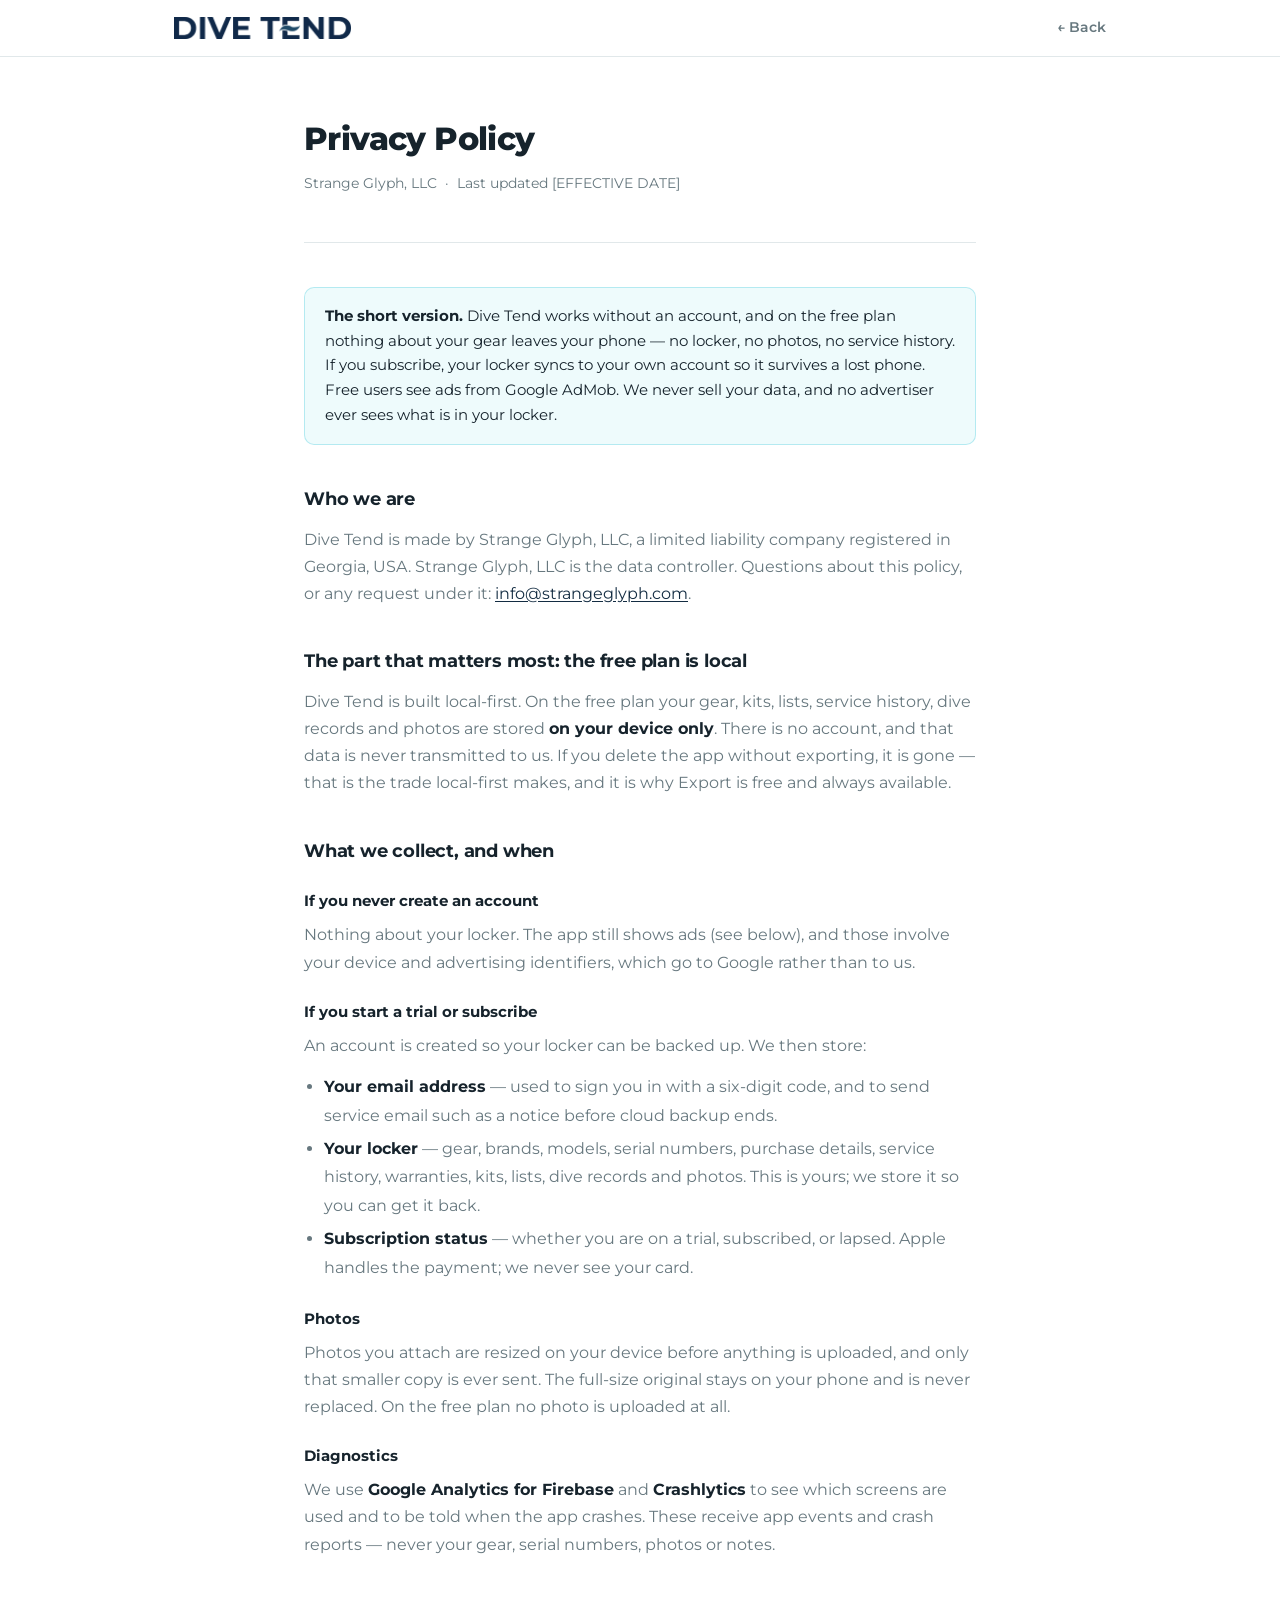
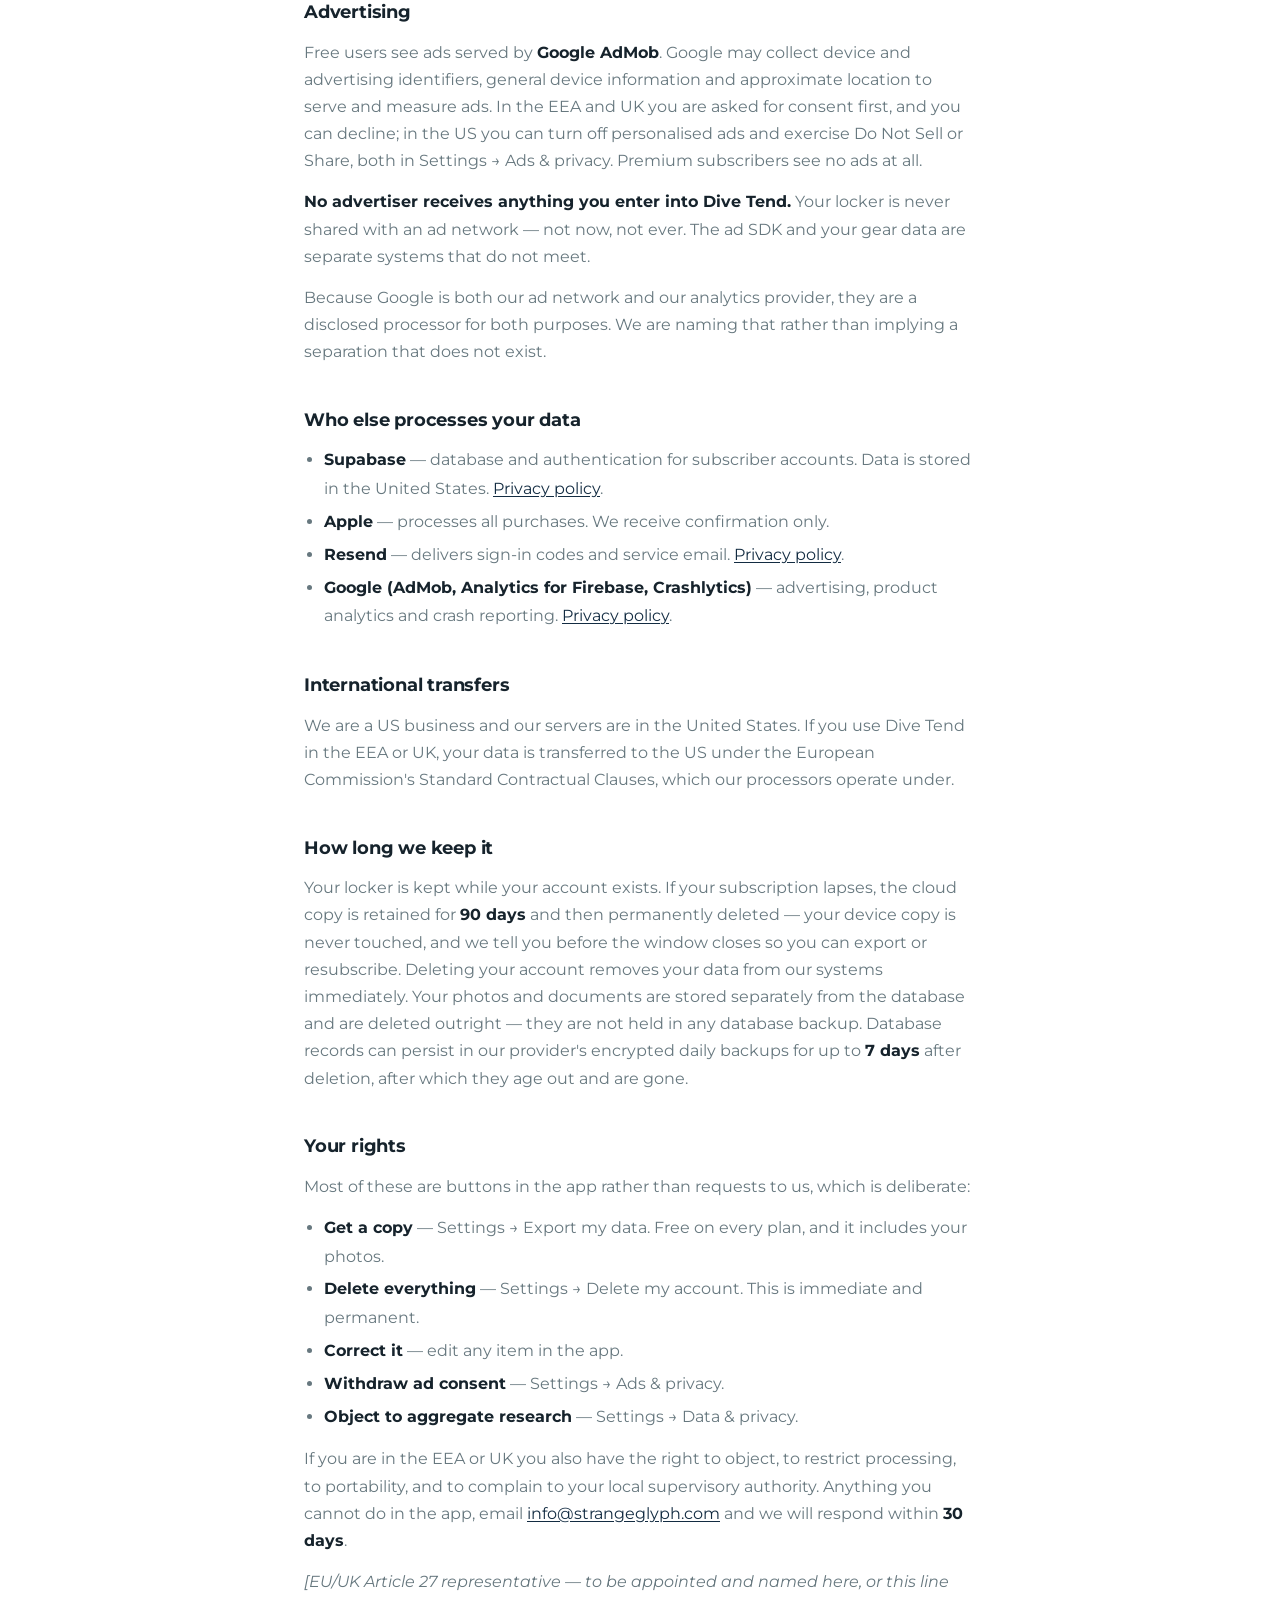
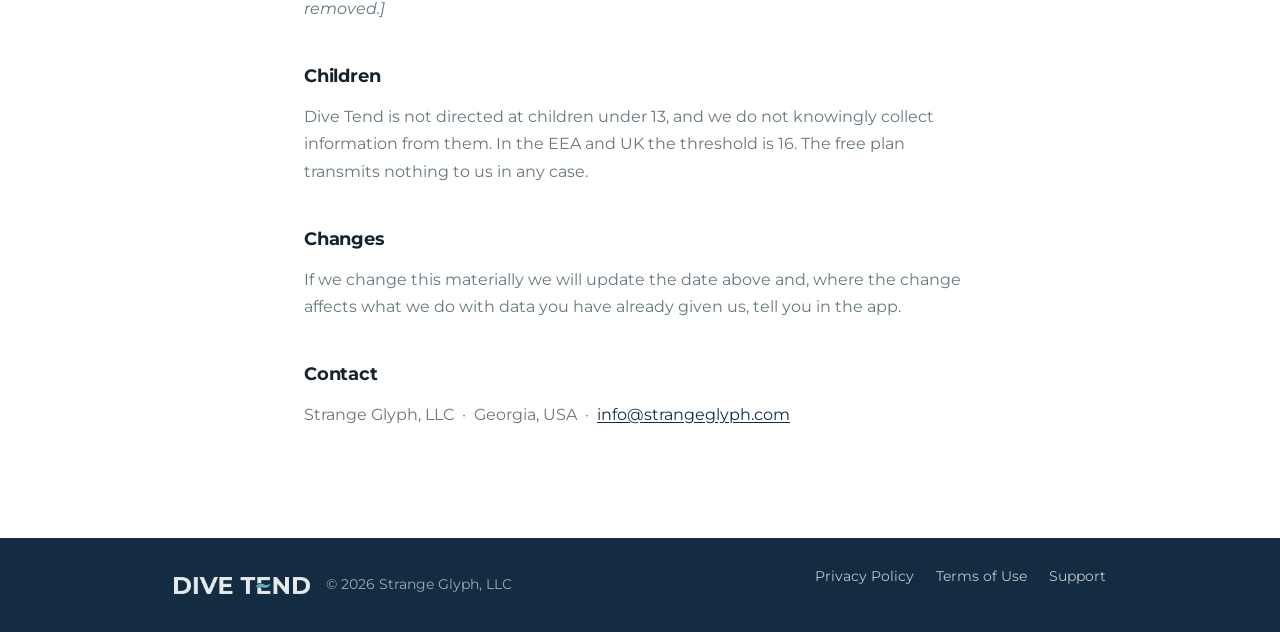
==== privacy.html @ 16825cd2 "Dive Tend marketing site Landing page, privacy, terms and support, plus icons and the app-ads.txt Ad" ====
<!DOCTYPE html>
<html lang="en">
<head>
  <meta charset="UTF-8" />
  <meta name="viewport" content="width=device-width, initial-scale=1.0" />
  <title>Privacy Policy — Dive Tend</title>
  <meta name="description" content="Dive Tend privacy policy." />
  <link rel="icon" type="image/png" sizes="32x32" href="favicon.png" />
  <link rel="apple-touch-icon" sizes="180x180" href="apple-touch-icon.png" />
  <meta property="og:image" content="https://divetend.com/og-icon.png" />
  <link rel="preconnect" href="https://fonts.googleapis.com" />
  <link rel="preconnect" href="https://fonts.gstatic.com" crossorigin />
  <link href="https://fonts.googleapis.com/css2?family=Montserrat:wght@400;600;700;800&display=swap" rel="stylesheet" />
  <link rel="stylesheet" href="styles.css" />
</head>
<body>

<nav>
  <div class="nav-inner">
    <a href="/" class="nav-logo"><img src="wordmark-navy.png" alt="Dive Tend" /></a>
    <a href="/" class="nav-back">← Back</a>
  </div>
</nav>

<div class="wrap">
  <div class="page-header">
    <h1>Privacy Policy</h1>
    <p>Strange Glyph, LLC &nbsp;·&nbsp; Last updated [EFFECTIVE DATE]</p>
  </div>

  <div class="callout">
    <strong>The short version.</strong> Dive Tend works without an account, and on the free plan nothing about your gear leaves your phone — no locker, no photos, no service history. If you subscribe, your locker syncs to your own account so it survives a lost phone. Free users see ads from Google AdMob. We never sell your data, and no advertiser ever sees what is in your locker.
  </div>

  <h2>Who we are</h2>
  <p>Dive Tend is made by Strange Glyph, LLC, a limited liability company registered in Georgia, USA. Strange Glyph, LLC is the data controller. Questions about this policy, or any request under it: <a href="mailto:info@strangeglyph.com">info@strangeglyph.com</a>.</p>

  <h2>The part that matters most: the free plan is local</h2>
  <p>Dive Tend is built local-first. On the free plan your gear, kits, lists, service history, dive records and photos are stored <strong>on your device only</strong>. There is no account, and that data is never transmitted to us. If you delete the app without exporting, it is gone — that is the trade local-first makes, and it is why Export is free and always available.</p>

  <h2>What we collect, and when</h2>

  <h3>If you never create an account</h3>
  <p>Nothing about your locker. The app still shows ads (see below), and those involve your device and advertising identifiers, which go to Google rather than to us.</p>

  <h3>If you start a trial or subscribe</h3>
  <p>An account is created so your locker can be backed up. We then store:</p>
  <ul>
    <li><strong>Your email address</strong> — used to sign you in with a six-digit code, and to send service email such as a notice before cloud backup ends.</li>
    <li><strong>Your locker</strong> — gear, brands, models, serial numbers, purchase details, service history, warranties, kits, lists, dive records and photos. This is yours; we store it so you can get it back.</li>
    <li><strong>Subscription status</strong> — whether you are on a trial, subscribed, or lapsed. Apple handles the payment; we never see your card.</li>
  </ul>

  <h3>Photos</h3>
  <p>Photos you attach are resized on your device before anything is uploaded, and only that smaller copy is ever sent. The full-size original stays on your phone and is never replaced. On the free plan no photo is uploaded at all.</p>

  <h3>Diagnostics</h3>
  <p>We use <strong>Google Analytics for Firebase</strong> and <strong>Crashlytics</strong> to see which screens are used and to be told when the app crashes. These receive app events and crash reports — never your gear, serial numbers, photos or notes.</p>

  <h2>Advertising</h2>
  <p>Free users see ads served by <strong>Google AdMob</strong>. Google may collect device and advertising identifiers, general device information and approximate location to serve and measure ads. In the EEA and UK you are asked for consent first, and you can decline; in the US you can turn off personalised ads and exercise Do Not Sell or Share, both in Settings → Ads &amp; privacy. Premium subscribers see no ads at all.</p>
  <p><strong>No advertiser receives anything you enter into Dive Tend.</strong> Your locker is never shared with an ad network — not now, not ever. The ad SDK and your gear data are separate systems that do not meet.</p>
  <p>Because Google is both our ad network and our analytics provider, they are a disclosed processor for both purposes. We are naming that rather than implying a separation that does not exist.</p>

  <h2>Who else processes your data</h2>
  <ul>
    <li><strong>Supabase</strong> — database and authentication for subscriber accounts. Data is stored in the United States. <a href="https://supabase.com/privacy" target="_blank" rel="noopener">Privacy policy</a>.</li>
    <li><strong>Apple</strong> — processes all purchases. We receive confirmation only.</li>
    <li><strong>Resend</strong> — delivers sign-in codes and service email. <a href="https://resend.com/legal/privacy-policy" target="_blank" rel="noopener">Privacy policy</a>.</li>
    <li><strong>Google (AdMob, Analytics for Firebase, Crashlytics)</strong> — advertising, product analytics and crash reporting. <a href="https://policies.google.com/privacy" target="_blank" rel="noopener">Privacy policy</a>.</li>
  </ul>

  <h2>International transfers</h2>
  <p>We are a US business and our servers are in the United States. If you use Dive Tend in the EEA or UK, your data is transferred to the US under the European Commission's Standard Contractual Clauses, which our processors operate under.</p>

  <h2>How long we keep it</h2>
  <p>Your locker is kept while your account exists. If your subscription lapses, the cloud copy is retained for <strong>90 days</strong> and then permanently deleted — your device copy is never touched, and we tell you before the window closes so you can export or resubscribe. Deleting your account removes your data from our systems immediately. Your photos and documents are stored separately from the database and are deleted outright — they are not held in any database backup. Database records can persist in our provider's encrypted daily backups for up to <strong>7 days</strong> after deletion, after which they age out and are gone.</p>

  <h2>Your rights</h2>
  <p>Most of these are buttons in the app rather than requests to us, which is deliberate:</p>
  <ul>
    <li><strong>Get a copy</strong> — Settings → Export my data. Free on every plan, and it includes your photos.</li>
    <li><strong>Delete everything</strong> — Settings → Delete my account. This is immediate and permanent.</li>
    <li><strong>Correct it</strong> — edit any item in the app.</li>
    <li><strong>Withdraw ad consent</strong> — Settings → Ads &amp; privacy.</li>
    <li><strong>Object to aggregate research</strong> — Settings → Data &amp; privacy.</li>
  </ul>
  <p>If you are in the EEA or UK you also have the right to object, to restrict processing, to portability, and to complain to your local supervisory authority. Anything you cannot do in the app, email <a href="mailto:info@strangeglyph.com">info@strangeglyph.com</a> and we will respond within <strong>30 days</strong>.</p>
  <p><em>[EU/UK Article 27 representative — to be appointed and named here, or this line removed.]</em></p>

  <h2>Children</h2>
  <p>Dive Tend is not directed at children under 13, and we do not knowingly collect information from them. In the EEA and UK the threshold is 16. The free plan transmits nothing to us in any case.</p>

  <h2>Changes</h2>
  <p>If we change this materially we will update the date above and, where the change affects what we do with data you have already given us, tell you in the app.</p>

  <h2>Contact</h2>
  <p>Strange Glyph, LLC &nbsp;·&nbsp; Georgia, USA &nbsp;·&nbsp; <a href="mailto:info@strangeglyph.com">info@strangeglyph.com</a></p>

</div>

<footer>
  <div class="footer-inner">
    <div class="footer-left">
      <a href="/" class="footer-mark"><img src="wordmark-white.png" alt="Dive Tend" /></a>
      <div class="footer-copy">&copy; 2026 Strange Glyph, LLC</div>
    </div>
    <ul class="footer-links">
      <li><a href="privacy.html">Privacy Policy</a></li>
      <li><a href="terms.html">Terms of Use</a></li>
      <li><a href="support.html">Support</a></li>
    </ul>
  </div>
</footer>

</body>
</html>
---- styles.css ----
/* Dive Tend — marketing site, the document pages
 *
 * The structure, scale and page vocabulary are ClearNight's marketing site,
 * reused deliberately: same company, same shape of product, and a second
 * invented system would be two things to maintain. What changes is the brand
 * — Dive Tend's own palette and Montserrat, the typeface the app itself is
 * set in — because two Strange Glyph apps should read as siblings, not as
 * the same app twice.
 *
 * **Light, as of 2026-10-30.** These three pages were dark while index.html
 * is light, so following "Privacy" flipped a visitor from a white page to a
 * near-black one. ClearNight is dark throughout and that is coherent; a site
 * that is half each is not. The tokens below are index.html's, named the
 * same, so the two files cannot drift on colour.
 *
 * **Scope: privacy.html, terms.html and support.html only.** index.html
 * carries its own inline styles and does not link this file. The landing
 * block that used to live down the bottom (.hero, .features, .feature,
 * .section, .badge) styled nothing on any page and was removed rather than
 * left to look load-bearing.
 */

*, *::before, *::after { box-sizing: border-box; margin: 0; padding: 0; }

:root {
  --header-a: #1B5466;
  --header-b: #132C42;    /* nav wordmark, footer bar, body links */
  --cyan: #2FC4D8;        /* accents only — it fails contrast as body text */
  --ink: #16232C;
  --sub: #67787F;
  --sheet: #F2F6F7;
  --card: #FFFFFF;
  --border: #E1E8EA;
  --green: #3F8F6B;
  --amber: #C98A2E;
  --font: 'Montserrat', system-ui, -apple-system, sans-serif;
}

html { scroll-behavior: smooth; }

body {
  background: var(--card);
  color: var(--ink);
  font-family: var(--font);
  font-size: 16px;
  line-height: 1.6;
  -webkit-font-smoothing: antialiased;
}

/* ---------- chrome ---------- */

nav {
  position: sticky; top: 0; z-index: 100;
  background: rgba(255,255,255,0.86);
  backdrop-filter: saturate(180%) blur(14px);
  border-bottom: 1px solid var(--border);
}

.nav-inner {
  max-width: 980px; margin: 0 auto; padding: 0 24px;
  height: 56px; display: flex; align-items: center; gap: 24px;
}

/* The nav is light now, so it takes the NAVY wordmark — the same cut
   index.html uses. The white cut is for the footer bar below. */
.nav-logo { display: flex; align-items: center; text-decoration: none; }
.nav-logo img { height: 22px; width: auto; display: block; }

/* ClearNight's treatment for a document page: the mark, and one way back.
   These pages carry no nav links — Privacy, Terms and Support all live in
   the footer bar, so the header does not need to repeat them, and a reader
   who followed a link in from the app wants out more than they want across. */
.nav-back {
  margin-left: auto;
  font-size: 13.5px; font-weight: 600; color: var(--sub);
  text-decoration: none;
}
.nav-back:hover { color: var(--ink); }

/* Matches index.html's footer so the bottom of the site is one bar. */
footer { background: var(--header-b); color: rgba(255,255,255,0.6); }
.footer-inner {
  max-width: 980px; margin: 0 auto; padding: 26px 24px;
  display: flex; align-items: center; justify-content: space-between;
  gap: 18px; flex-wrap: wrap; font-size: 13.5px;
}
.footer-left { display: flex; align-items: center; gap: 16px; flex-wrap: wrap; }
.footer-mark { display: block; }
.footer-mark img { height: 17px; width: auto; display: block; opacity: 0.9; }
.footer-links { display: flex; gap: 22px; list-style: none; }
.footer-links a { color: rgba(255,255,255,0.72); text-decoration: none; }
.footer-links a:hover { color: #fff; }

/* ---------- document pages ---------- */

.wrap { max-width: 720px; margin: 0 auto; padding: 56px 24px 96px; }

.page-header {
  margin-bottom: 44px; padding-bottom: 32px;
  border-bottom: 1px solid var(--border);
}
.page-header h1 {
  font-size: 32px; font-weight: 800; color: var(--ink);
  letter-spacing: -0.6px; margin-bottom: 8px;
}
.page-header p { font-size: 14px; color: var(--sub); }

h2 {
  font-size: 18px; font-weight: 700; color: var(--ink);
  margin: 40px 0 12px; letter-spacing: -0.2px;
}
h3 {
  font-size: 15px; font-weight: 700; color: var(--ink);
  margin: 24px 0 8px;
}

p { margin-bottom: 14px; line-height: 1.7; color: var(--sub); }
strong { color: var(--ink); font-weight: 700; }

ul { margin: 0 0 14px 20px; line-height: 1.8; color: var(--sub); }
ul li { margin-bottom: 4px; }

/* **Not cyan.** #2FC4D8 on white is about 1.9:1 — it fails WCAG AA badly,
   and these are the pages a regulator reads. Navy carries the link weight
   and the underline does the rest. */
a { color: var(--header-b); text-decoration: underline; text-underline-offset: 2px; }
a:hover { color: var(--header-a); }

/* The short-version box at the top of a policy. Same role as ClearNight's. */
.callout {
  background: rgba(47,196,216,0.08);
  border: 1px solid rgba(47,196,216,0.30);
  border-radius: 10px; padding: 16px 20px; margin: 24px 0;
  font-size: 15px; line-height: 1.65;
}
.callout p:last-child { margin-bottom: 0; }

/* For the one thing on a safety-adjacent page that must not be skimmed. */
.callout.is-warning {
  background: rgba(201,138,46,0.09);
  border-color: rgba(201,138,46,0.34);
}

table { width: 100%; border-collapse: collapse; margin: 18px 0 22px; font-size: 14.5px; }
th, td { text-align: left; padding: 10px 12px; border-bottom: 1px solid var(--border); }
th { color: var(--ink); font-weight: 700; font-size: 12px;
     text-transform: uppercase; letter-spacing: 0.06em; }
td { color: var(--sub); }
td:not(:first-child) { text-align: center; }
.yes { color: var(--green); font-weight: 700; }
.no  { color: var(--sub); }

@media (max-width: 560px) {
  .nav-back { font-size: 12.5px; }
  .wrap { padding: 40px 20px 72px; }
  .page-header h1 { font-size: 27px; }
}
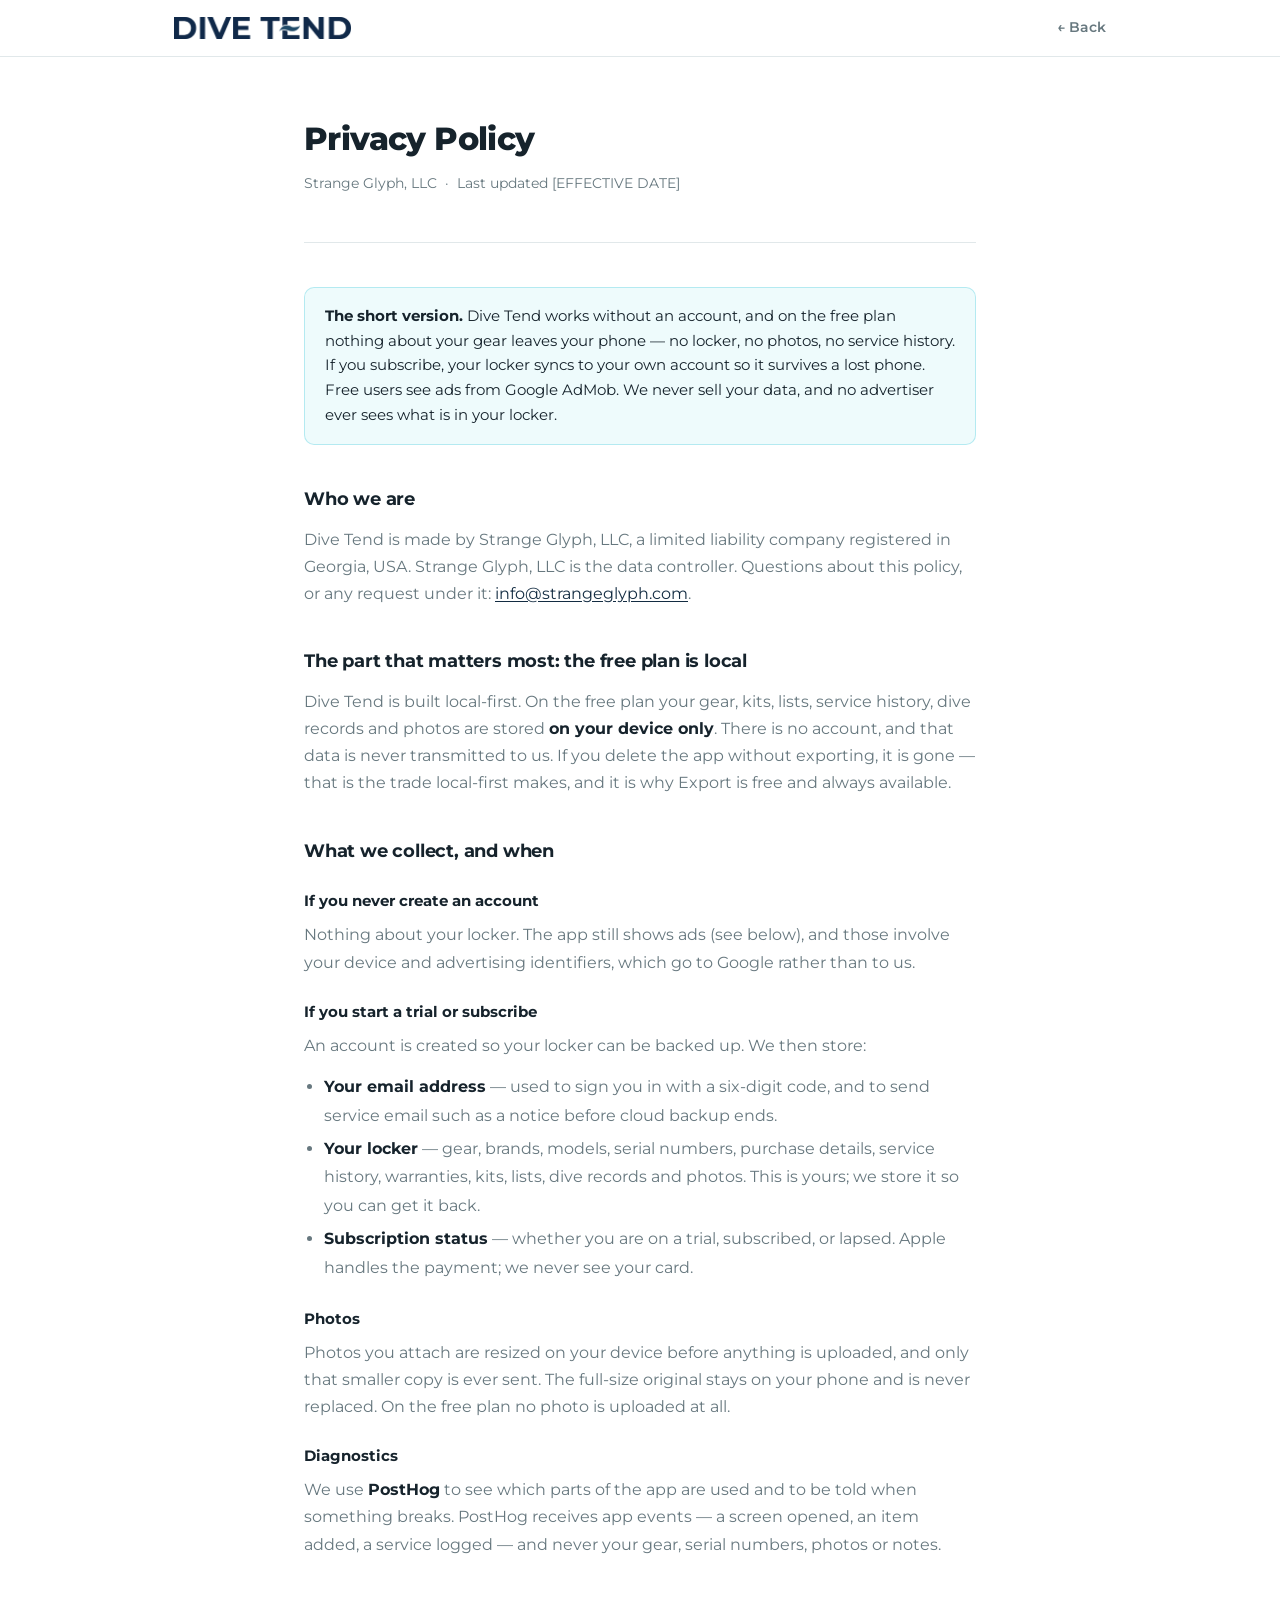
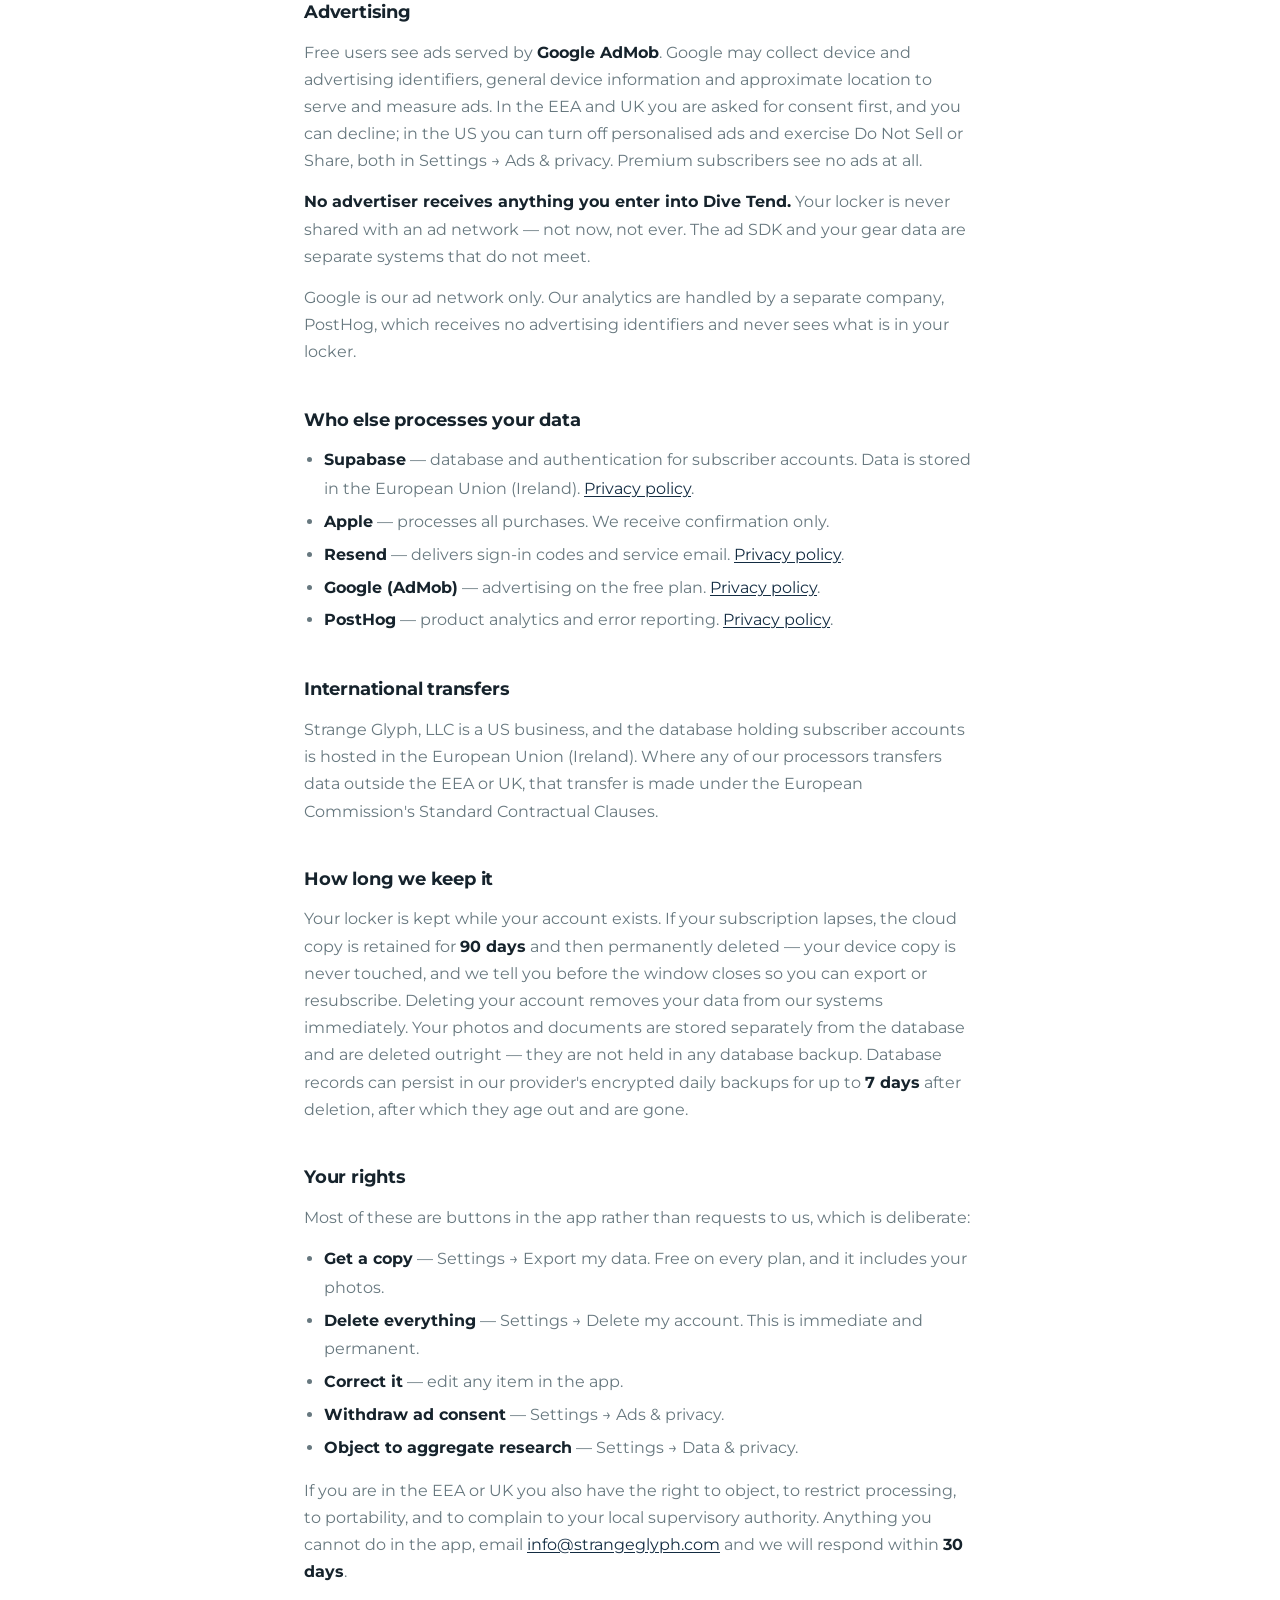
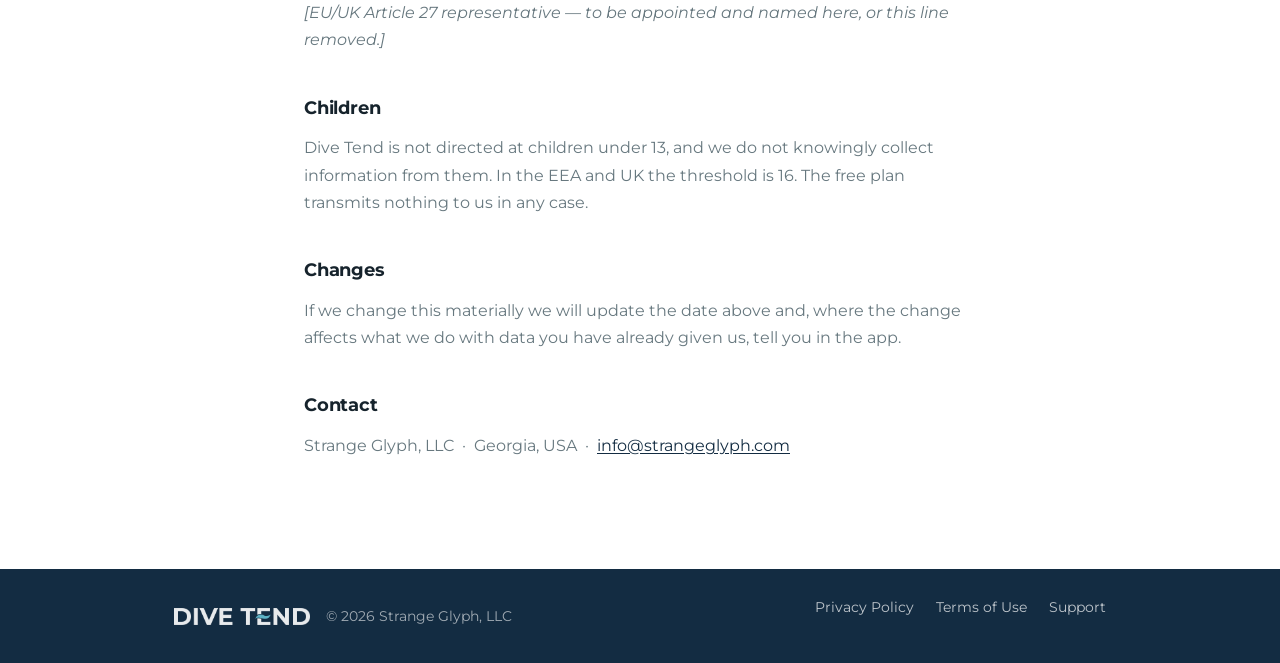
==== commit ca42c2db: "Privacy: name PostHog, correct the Supabase region The published policy named Google Analytics for F" ====
--- a/privacy.html
+++ b/privacy.html
@@ -55,23 +55,24 @@
   <p>Photos you attach are resized on your device before anything is uploaded, and only that smaller copy is ever sent. The full-size original stays on your phone and is never replaced. On the free plan no photo is uploaded at all.</p>
 
   <h3>Diagnostics</h3>
-  <p>We use <strong>Google Analytics for Firebase</strong> and <strong>Crashlytics</strong> to see which screens are used and to be told when the app crashes. These receive app events and crash reports — never your gear, serial numbers, photos or notes.</p>
+  <p>We use <strong>PostHog</strong> to see which parts of the app are used and to be told when something breaks. PostHog receives app events — a screen opened, an item added, a service logged — and never your gear, serial numbers, photos or notes.</p>
 
   <h2>Advertising</h2>
   <p>Free users see ads served by <strong>Google AdMob</strong>. Google may collect device and advertising identifiers, general device information and approximate location to serve and measure ads. In the EEA and UK you are asked for consent first, and you can decline; in the US you can turn off personalised ads and exercise Do Not Sell or Share, both in Settings → Ads &amp; privacy. Premium subscribers see no ads at all.</p>
   <p><strong>No advertiser receives anything you enter into Dive Tend.</strong> Your locker is never shared with an ad network — not now, not ever. The ad SDK and your gear data are separate systems that do not meet.</p>
-  <p>Because Google is both our ad network and our analytics provider, they are a disclosed processor for both purposes. We are naming that rather than implying a separation that does not exist.</p>
+  <p>Google is our ad network only. Our analytics are handled by a separate company, PostHog, which receives no advertising identifiers and never sees what is in your locker.</p>
 
   <h2>Who else processes your data</h2>
   <ul>
-    <li><strong>Supabase</strong> — database and authentication for subscriber accounts. Data is stored in the United States. <a href="https://supabase.com/privacy" target="_blank" rel="noopener">Privacy policy</a>.</li>
+    <li><strong>Supabase</strong> — database and authentication for subscriber accounts. Data is stored in the European Union (Ireland). <a href="https://supabase.com/privacy" target="_blank" rel="noopener">Privacy policy</a>.</li>
     <li><strong>Apple</strong> — processes all purchases. We receive confirmation only.</li>
     <li><strong>Resend</strong> — delivers sign-in codes and service email. <a href="https://resend.com/legal/privacy-policy" target="_blank" rel="noopener">Privacy policy</a>.</li>
-    <li><strong>Google (AdMob, Analytics for Firebase, Crashlytics)</strong> — advertising, product analytics and crash reporting. <a href="https://policies.google.com/privacy" target="_blank" rel="noopener">Privacy policy</a>.</li>
+    <li><strong>Google (AdMob)</strong> — advertising on the free plan. <a href="https://policies.google.com/privacy" target="_blank" rel="noopener">Privacy policy</a>.</li>
+    <li><strong>PostHog</strong> — product analytics and error reporting. <a href="https://posthog.com/privacy" target="_blank" rel="noopener">Privacy policy</a>.</li>
   </ul>
 
   <h2>International transfers</h2>
-  <p>We are a US business and our servers are in the United States. If you use Dive Tend in the EEA or UK, your data is transferred to the US under the European Commission's Standard Contractual Clauses, which our processors operate under.</p>
+  <p>Strange Glyph, LLC is a US business, and the database holding subscriber accounts is hosted in the European Union (Ireland). Where any of our processors transfers data outside the EEA or UK, that transfer is made under the European Commission's Standard Contractual Clauses.</p>
 
   <h2>How long we keep it</h2>
   <p>Your locker is kept while your account exists. If your subscription lapses, the cloud copy is retained for <strong>90 days</strong> and then permanently deleted — your device copy is never touched, and we tell you before the window closes so you can export or resubscribe. Deleting your account removes your data from our systems immediately. Your photos and documents are stored separately from the database and are deleted outright — they are not held in any database backup. Database records can persist in our provider's encrypted daily backups for up to <strong>7 days</strong> after deletion, after which they age out and are gone.</p>
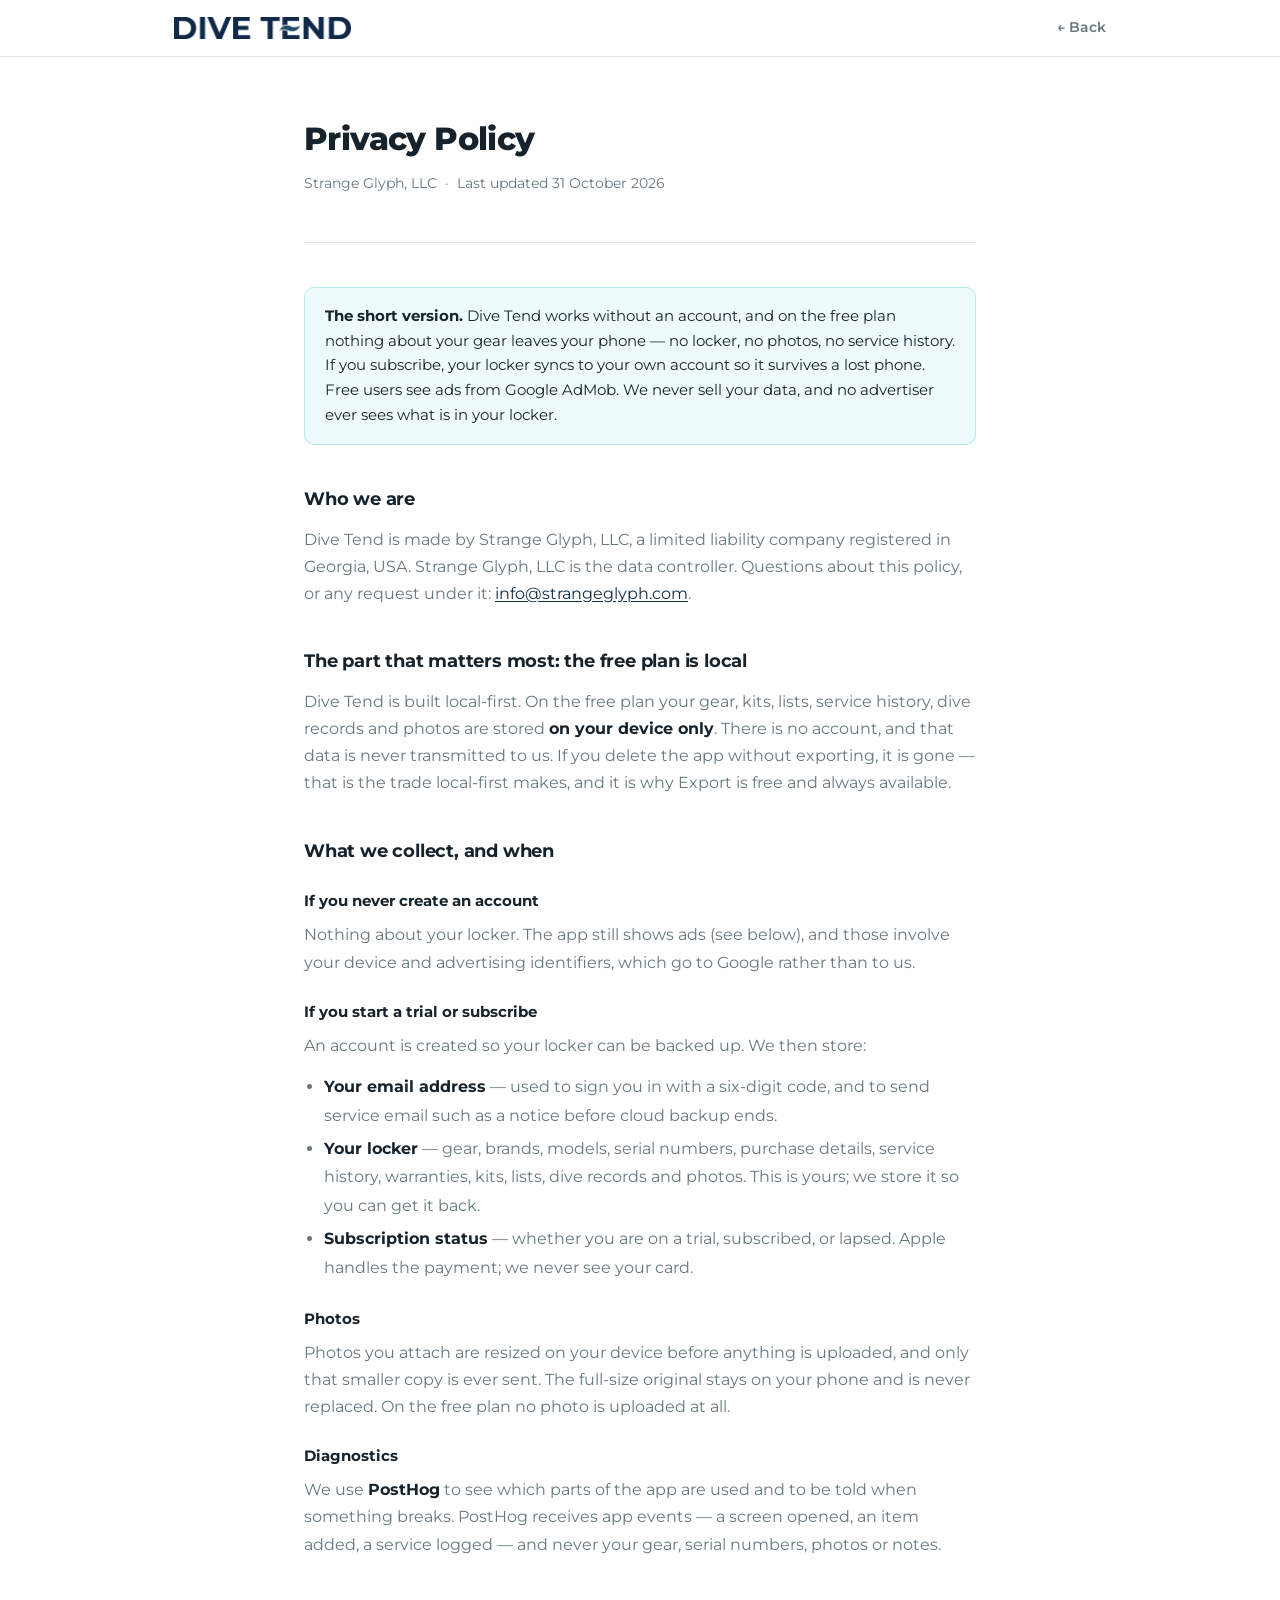
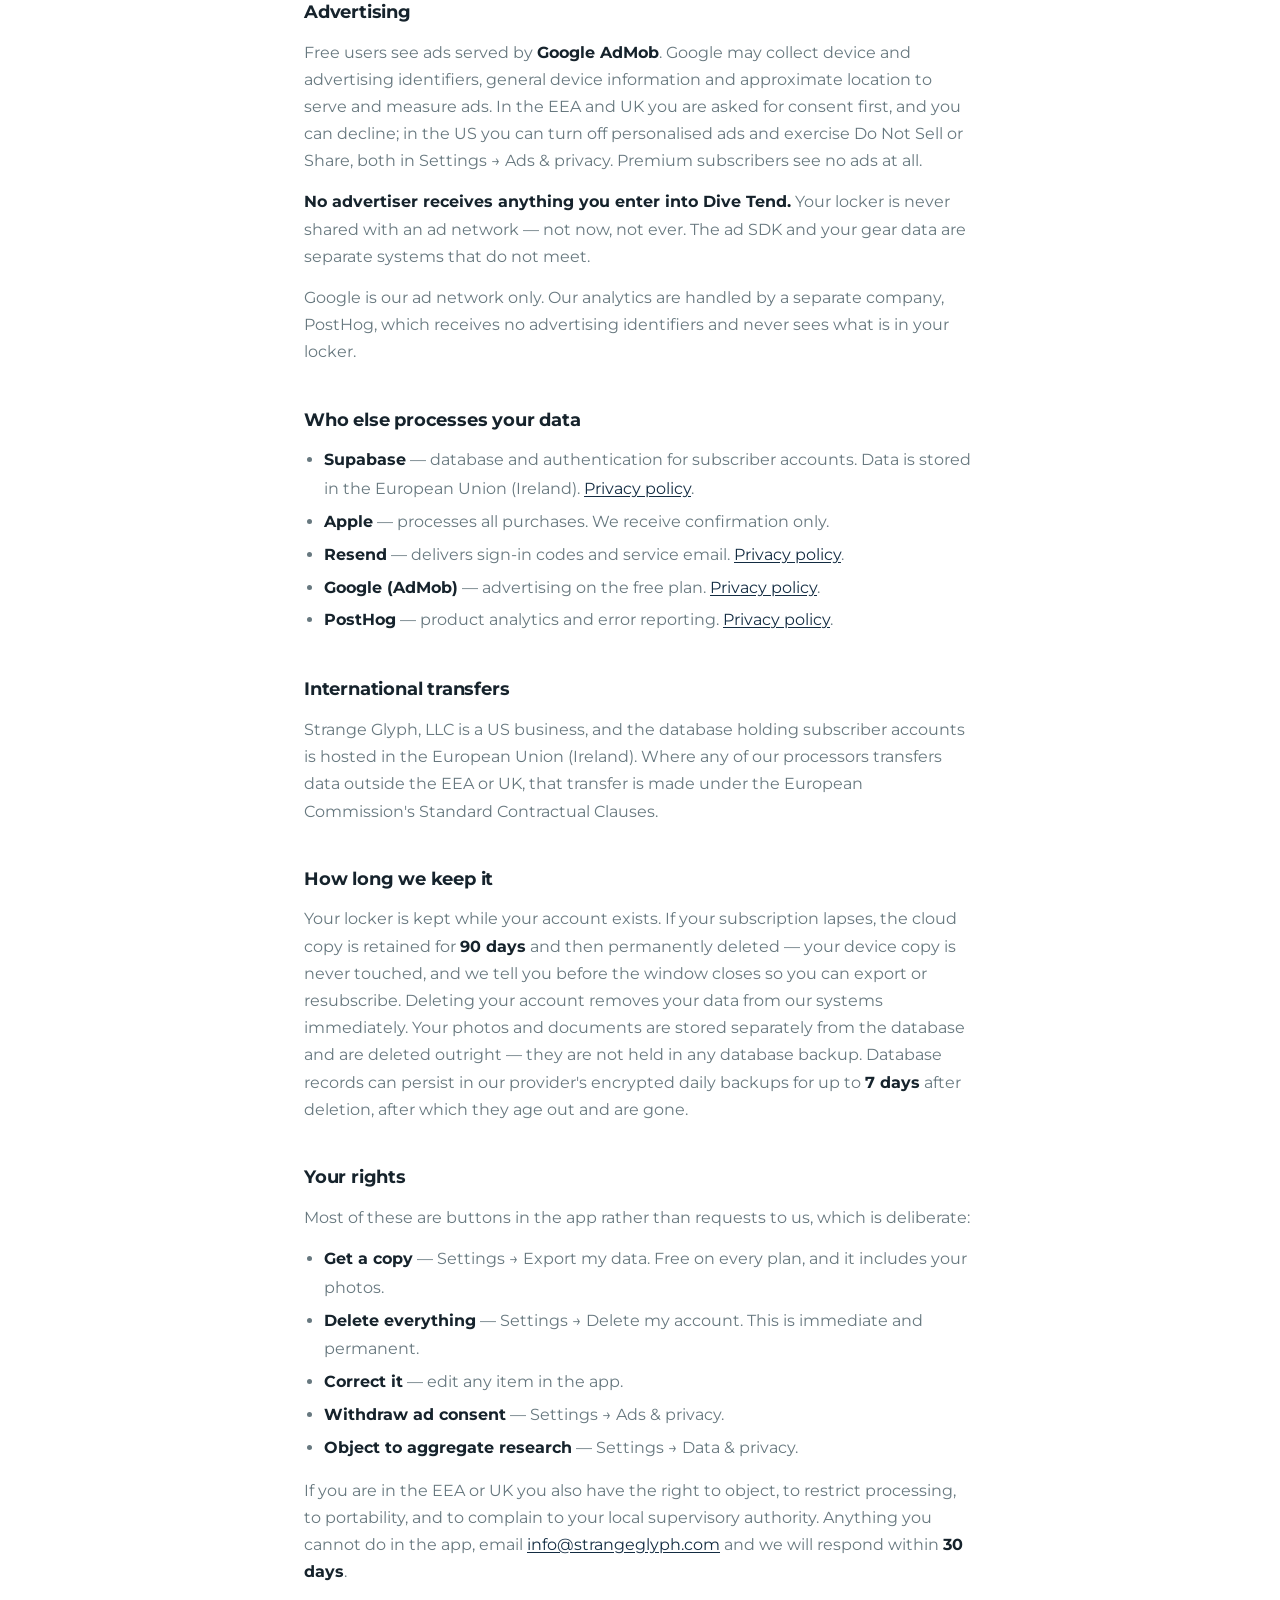
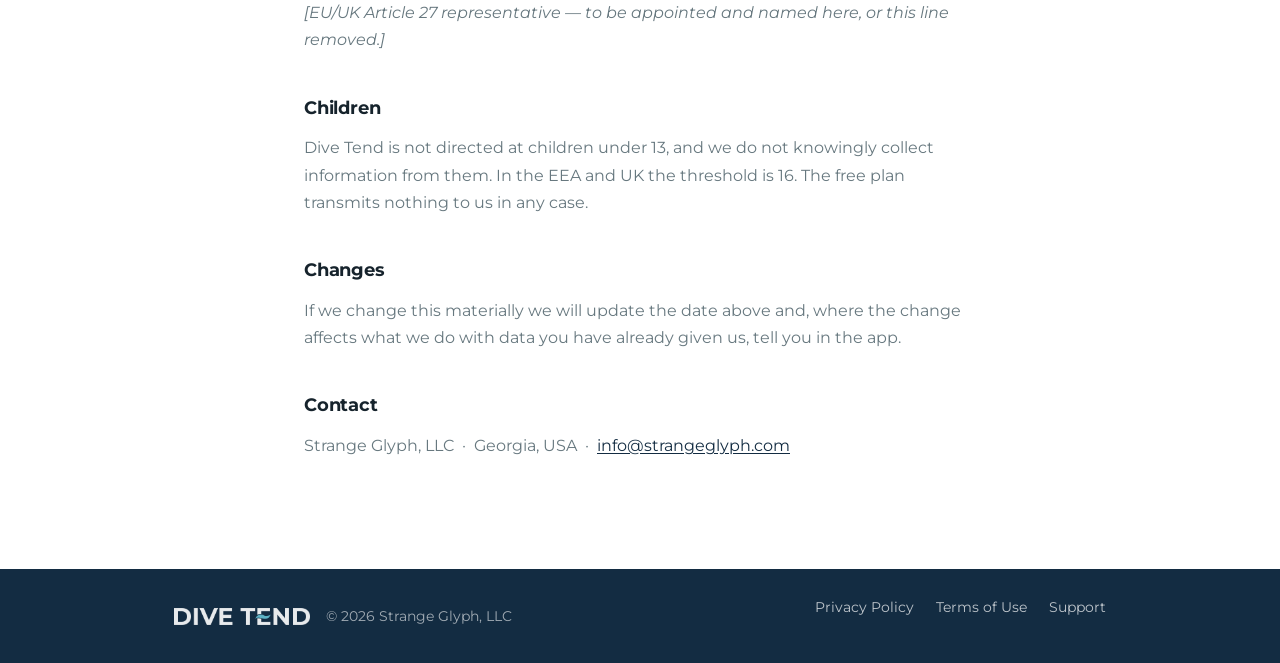
==== commit 734e7322: "Legal: set the effective date Co-Authored-By: Claude Opus 5 <noreply@anthropic.com> Claude-Session: " ====
--- a/privacy.html
+++ b/privacy.html
@@ -25,7 +25,7 @@
 <div class="wrap">
   <div class="page-header">
     <h1>Privacy Policy</h1>
-    <p>Strange Glyph, LLC &nbsp;·&nbsp; Last updated [EFFECTIVE DATE]</p>
+    <p>Strange Glyph, LLC &nbsp;·&nbsp; Last updated 31 October 2026</p>
   </div>
 
   <div class="callout">
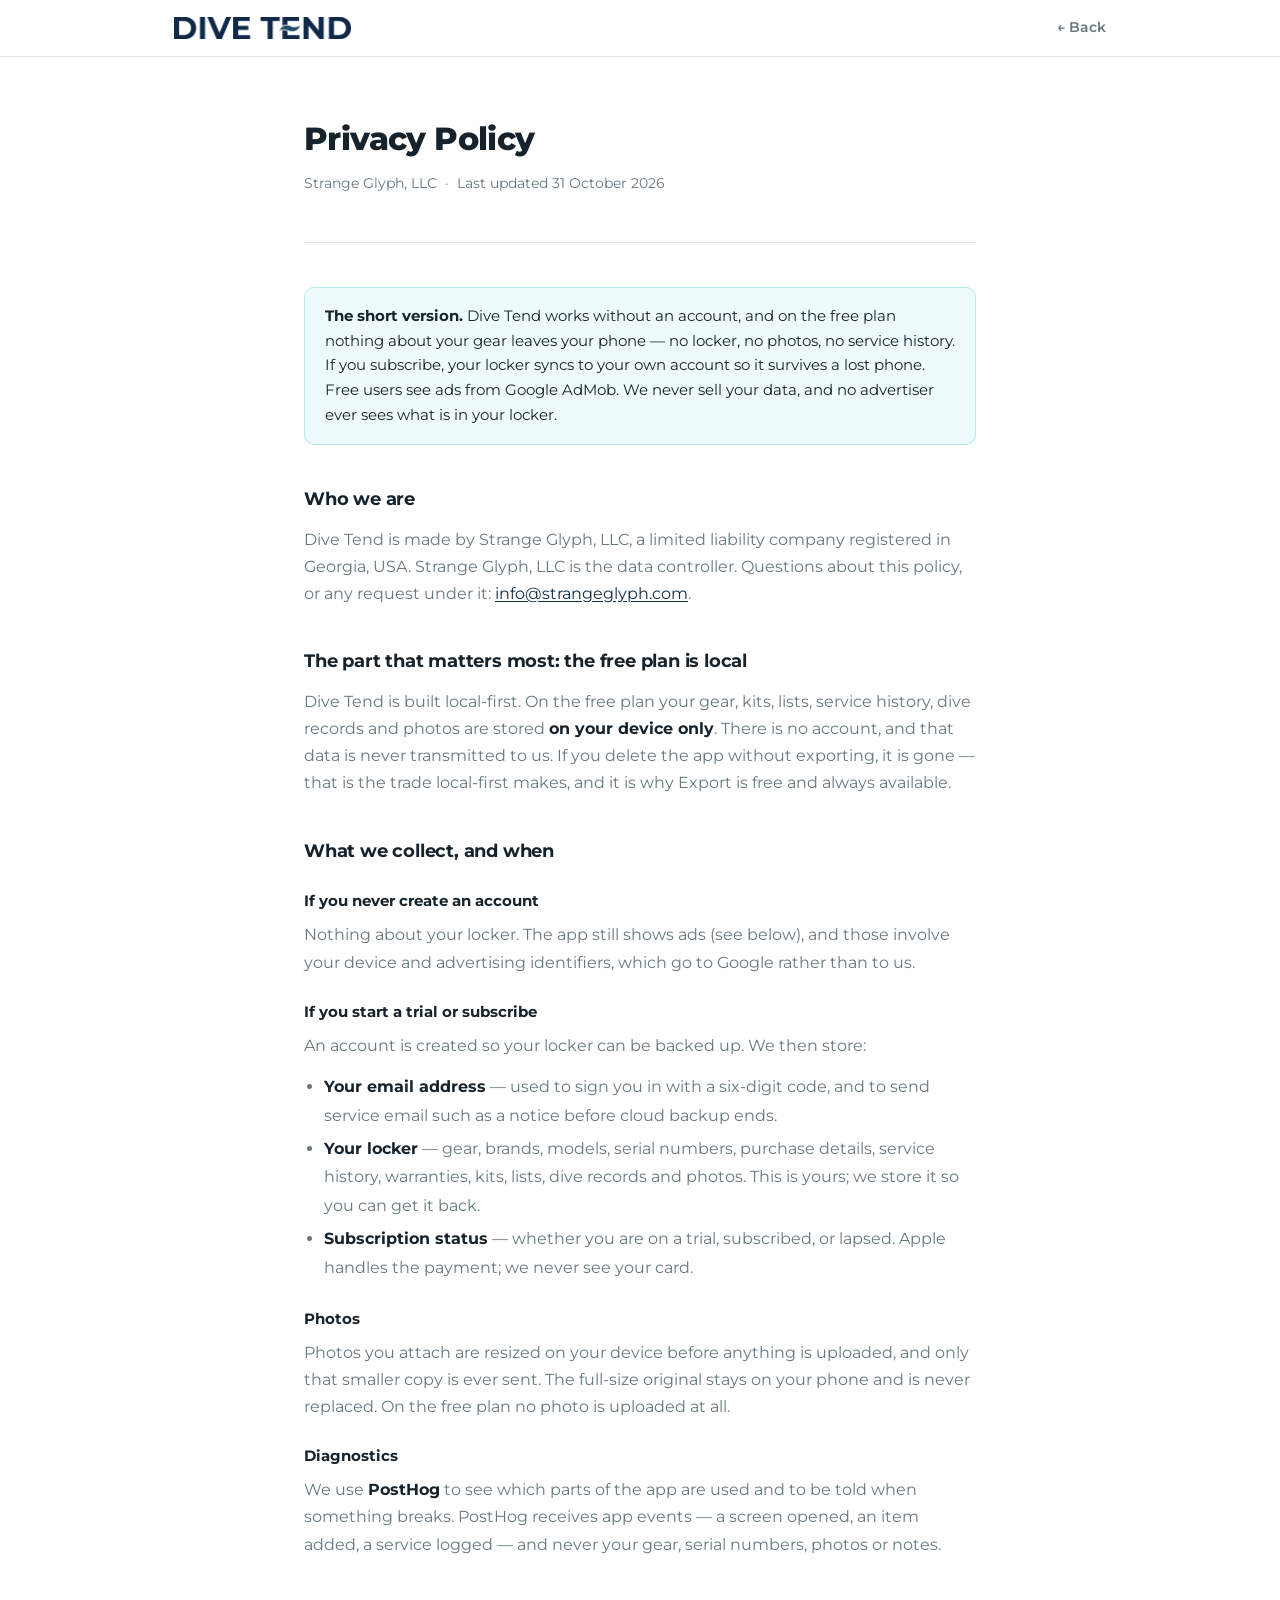
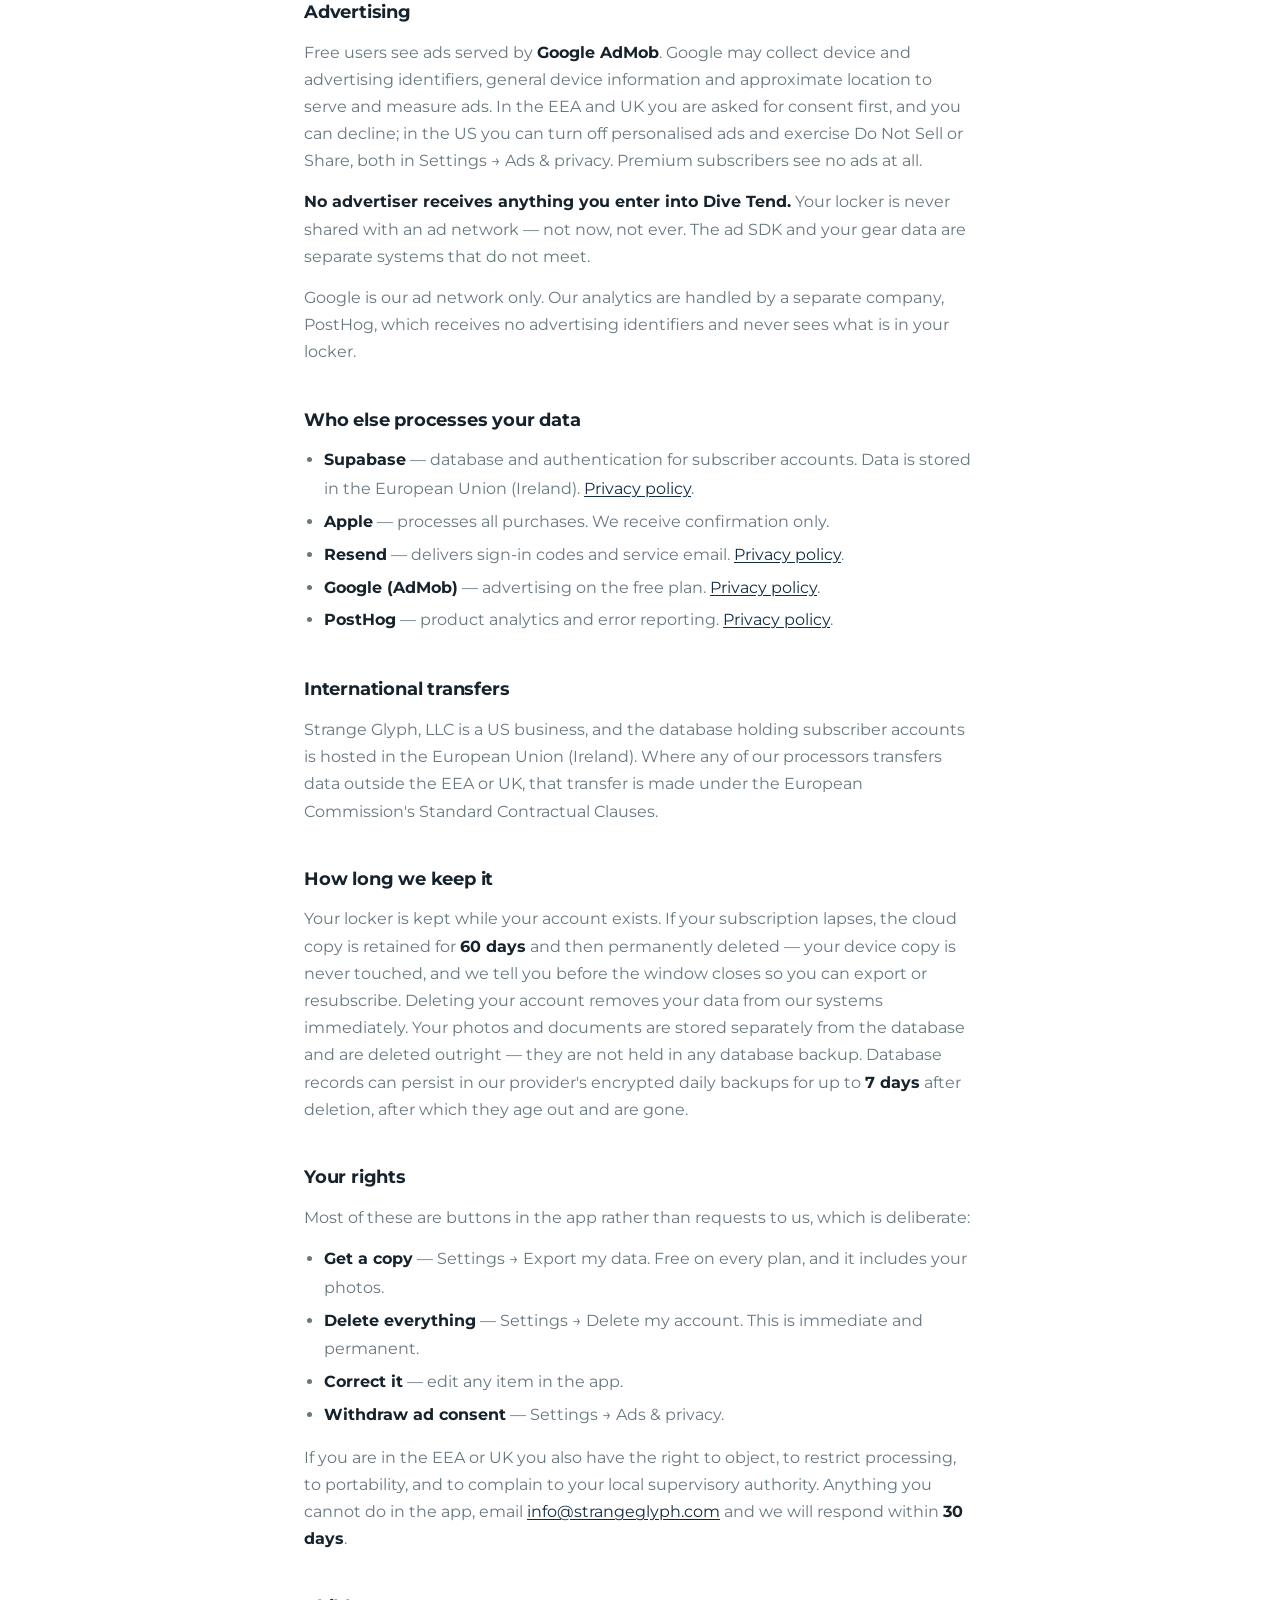
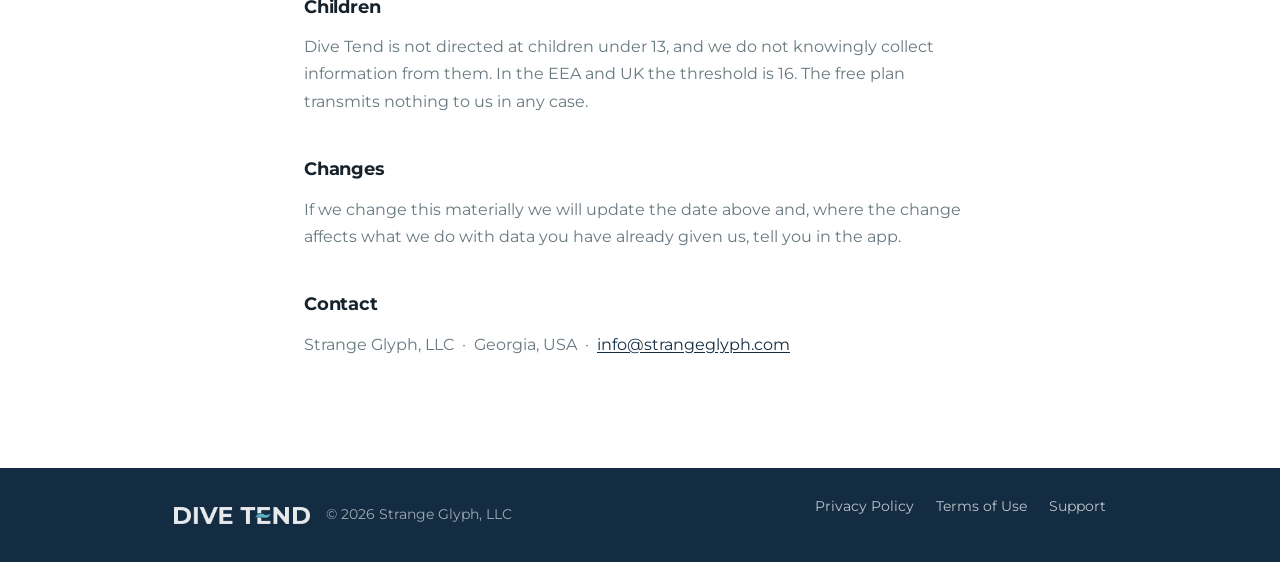
==== commit 836675f0: "Legal: correct trial terms, retention window, stale rights link The trial is now an Apple introducto" ====
--- a/privacy.html
+++ b/privacy.html
@@ -75,7 +75,7 @@
   <p>Strange Glyph, LLC is a US business, and the database holding subscriber accounts is hosted in the European Union (Ireland). Where any of our processors transfers data outside the EEA or UK, that transfer is made under the European Commission's Standard Contractual Clauses.</p>
 
   <h2>How long we keep it</h2>
-  <p>Your locker is kept while your account exists. If your subscription lapses, the cloud copy is retained for <strong>90 days</strong> and then permanently deleted — your device copy is never touched, and we tell you before the window closes so you can export or resubscribe. Deleting your account removes your data from our systems immediately. Your photos and documents are stored separately from the database and are deleted outright — they are not held in any database backup. Database records can persist in our provider's encrypted daily backups for up to <strong>7 days</strong> after deletion, after which they age out and are gone.</p>
+  <p>Your locker is kept while your account exists. If your subscription lapses, the cloud copy is retained for <strong>60 days</strong> and then permanently deleted — your device copy is never touched, and we tell you before the window closes so you can export or resubscribe. Deleting your account removes your data from our systems immediately. Your photos and documents are stored separately from the database and are deleted outright — they are not held in any database backup. Database records can persist in our provider's encrypted daily backups for up to <strong>7 days</strong> after deletion, after which they age out and are gone.</p>
 
   <h2>Your rights</h2>
   <p>Most of these are buttons in the app rather than requests to us, which is deliberate:</p>
@@ -84,10 +84,8 @@
     <li><strong>Delete everything</strong> — Settings → Delete my account. This is immediate and permanent.</li>
     <li><strong>Correct it</strong> — edit any item in the app.</li>
     <li><strong>Withdraw ad consent</strong> — Settings → Ads &amp; privacy.</li>
-    <li><strong>Object to aggregate research</strong> — Settings → Data &amp; privacy.</li>
   </ul>
   <p>If you are in the EEA or UK you also have the right to object, to restrict processing, to portability, and to complain to your local supervisory authority. Anything you cannot do in the app, email <a href="mailto:info@strangeglyph.com">info@strangeglyph.com</a> and we will respond within <strong>30 days</strong>.</p>
-  <p><em>[EU/UK Article 27 representative — to be appointed and named here, or this line removed.]</em></p>
 
   <h2>Children</h2>
   <p>Dive Tend is not directed at children under 13, and we do not knowingly collect information from them. In the EEA and UK the threshold is 16. The free plan transmits nothing to us in any case.</p>
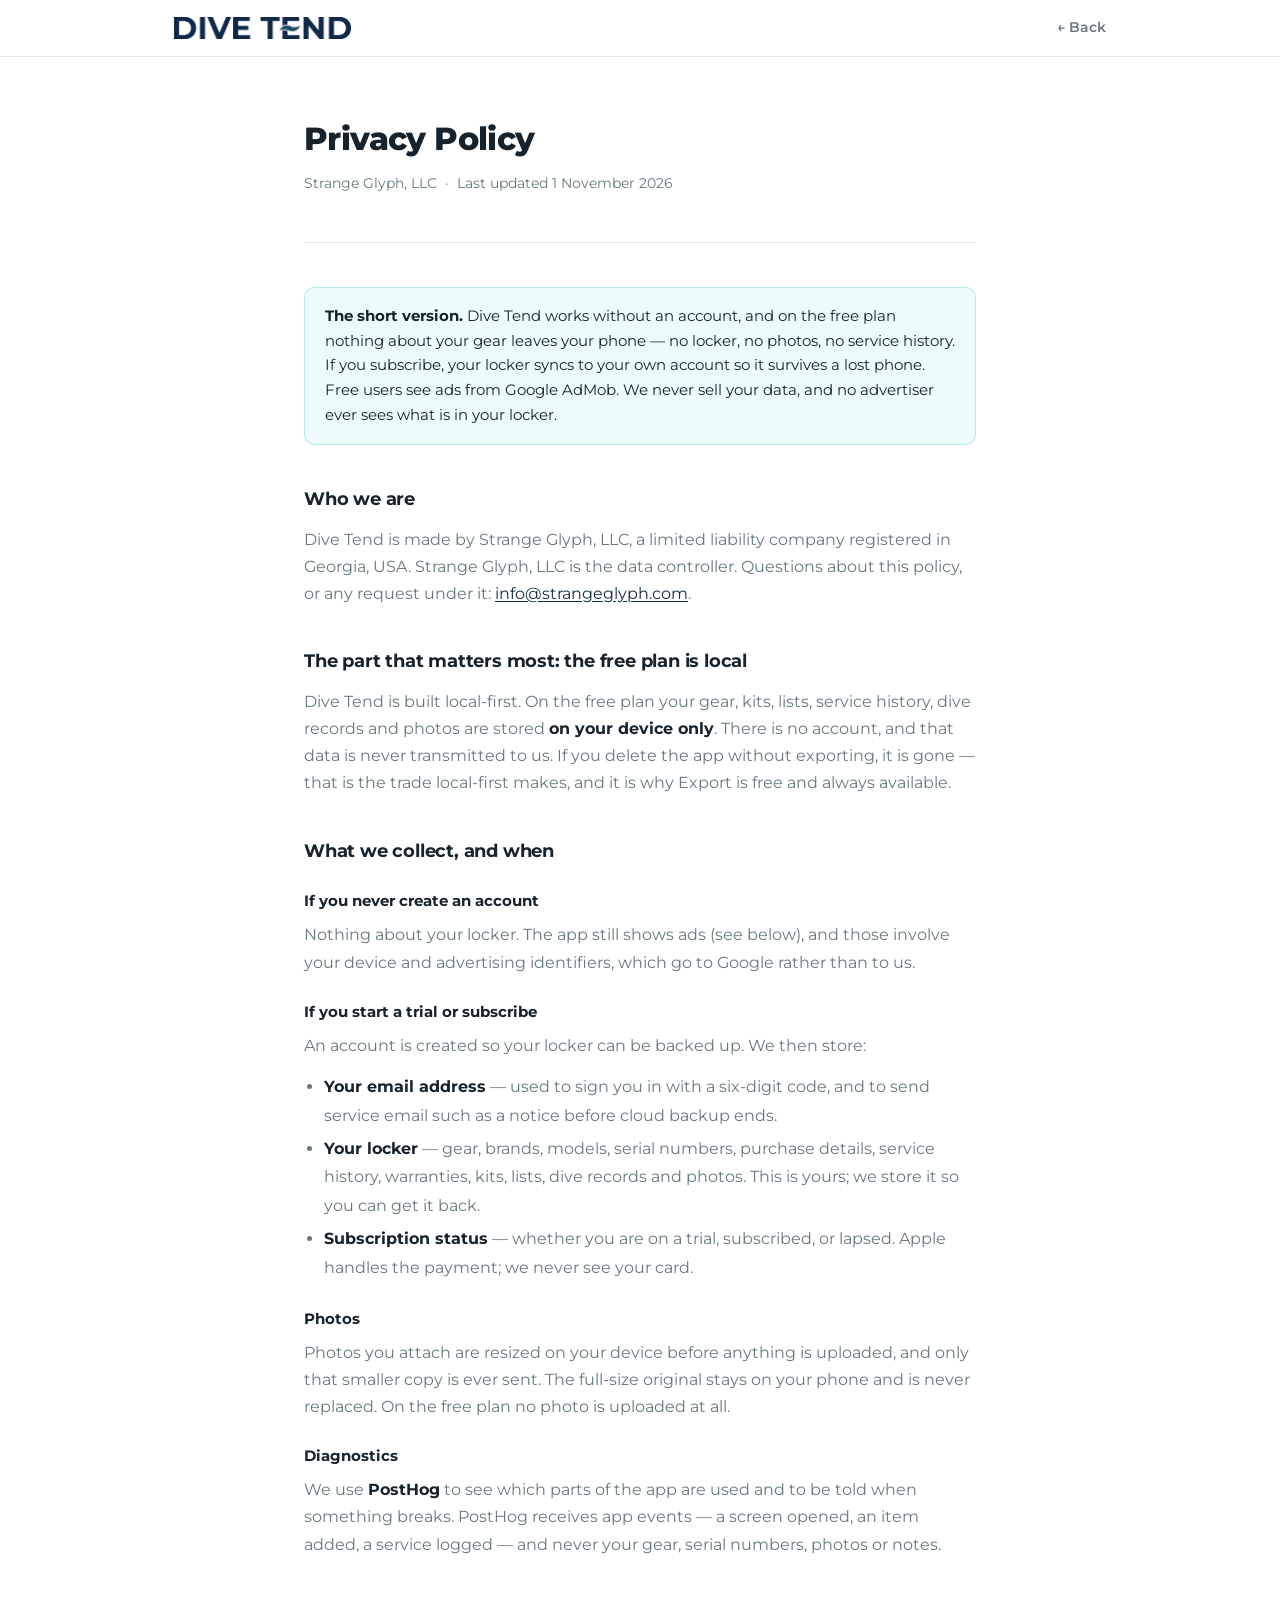
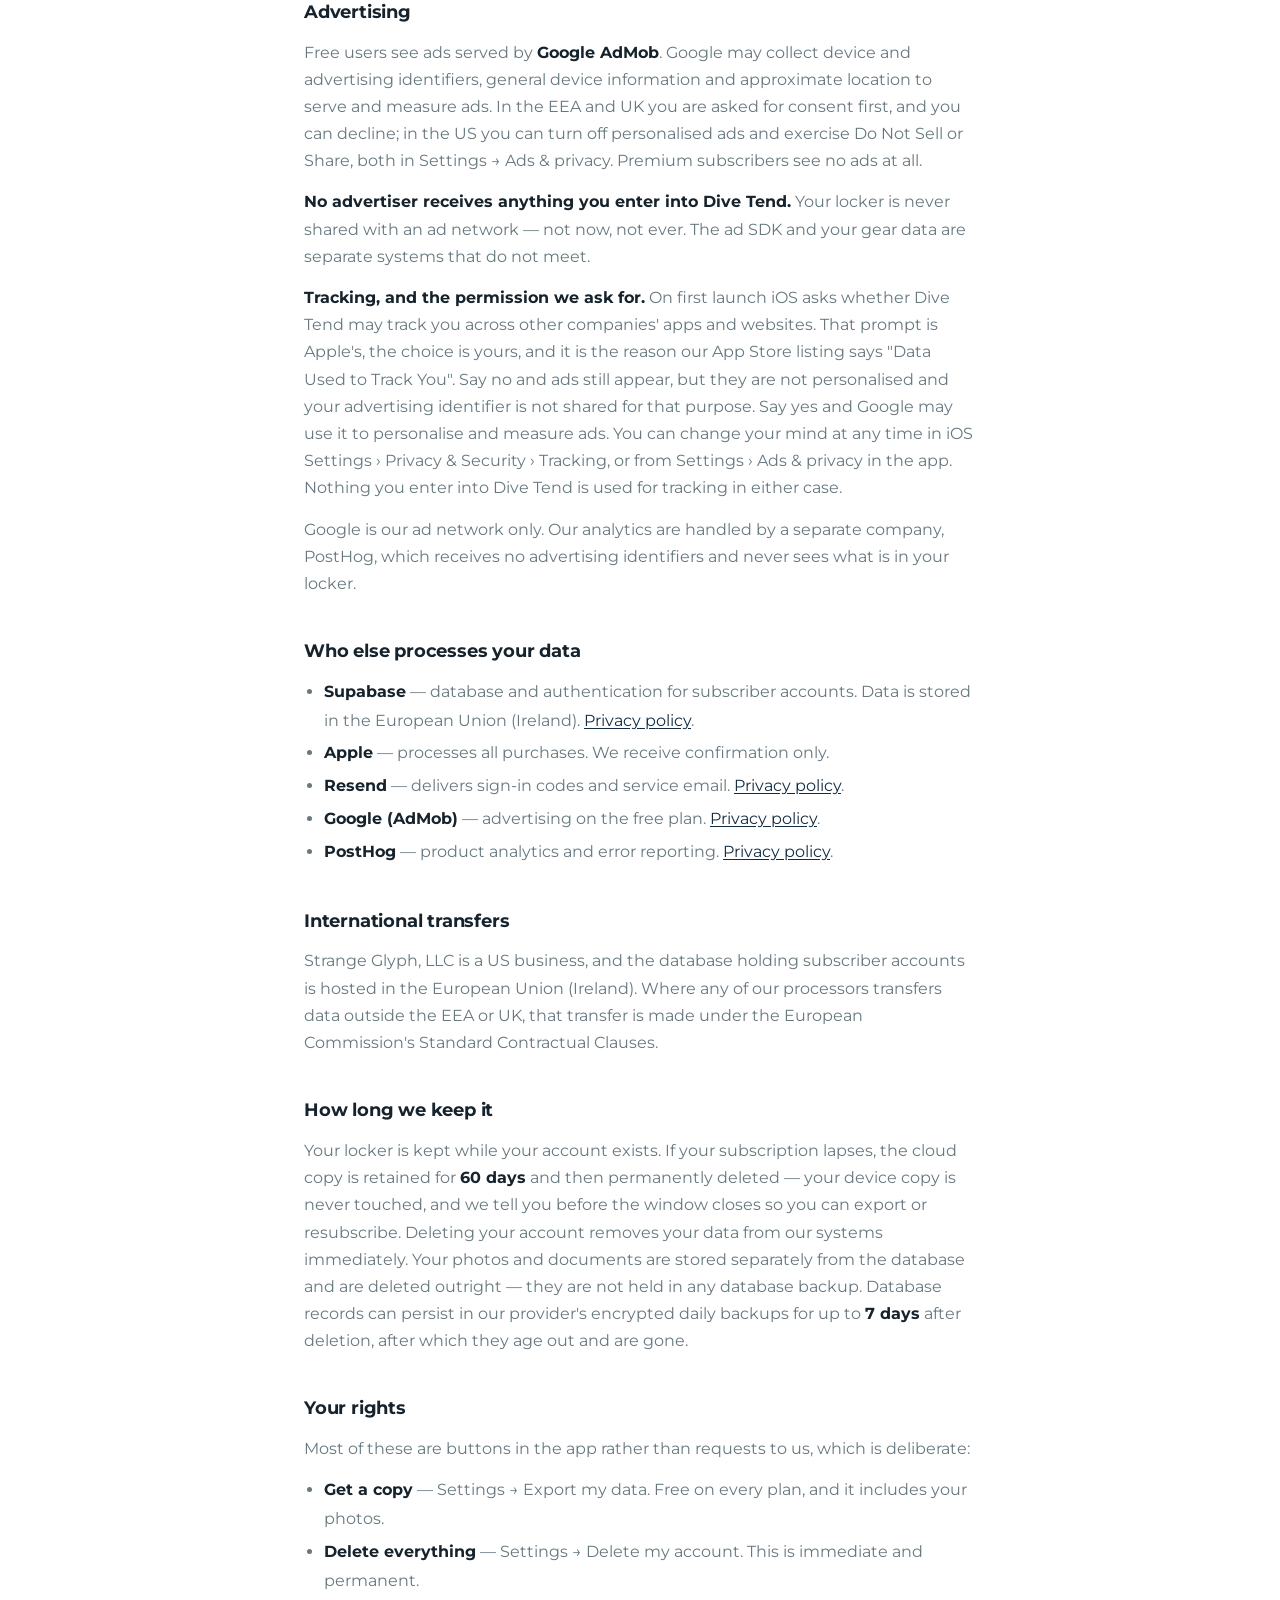
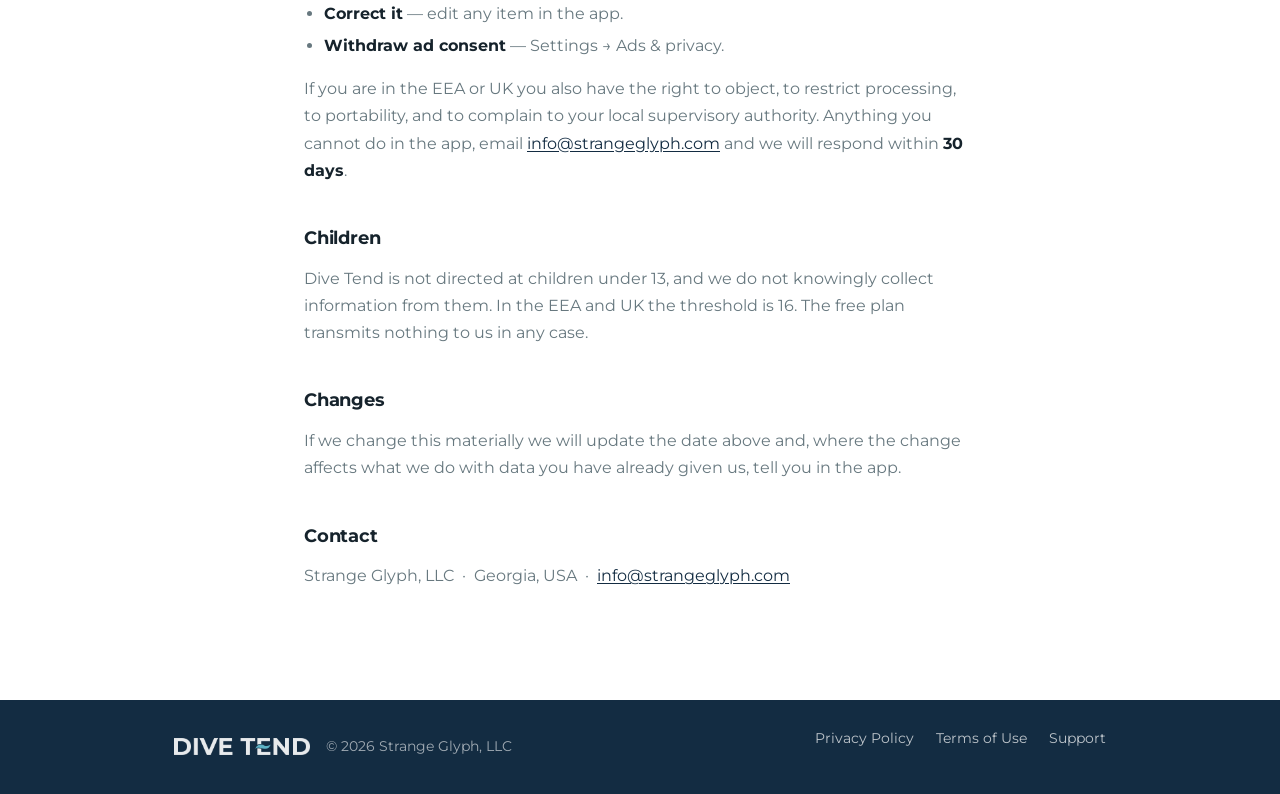
==== commit e5981381: "Privacy: say that we ask to track, because the label now says we do The Advertising section describe" ====
--- a/privacy.html
+++ b/privacy.html
@@ -25,7 +25,7 @@
 <div class="wrap">
   <div class="page-header">
     <h1>Privacy Policy</h1>
-    <p>Strange Glyph, LLC &nbsp;·&nbsp; Last updated 31 October 2026</p>
+    <p>Strange Glyph, LLC &nbsp;·&nbsp; Last updated 1 November 2026</p>
   </div>
 
   <div class="callout">
@@ -60,6 +60,7 @@
   <h2>Advertising</h2>
   <p>Free users see ads served by <strong>Google AdMob</strong>. Google may collect device and advertising identifiers, general device information and approximate location to serve and measure ads. In the EEA and UK you are asked for consent first, and you can decline; in the US you can turn off personalised ads and exercise Do Not Sell or Share, both in Settings → Ads &amp; privacy. Premium subscribers see no ads at all.</p>
   <p><strong>No advertiser receives anything you enter into Dive Tend.</strong> Your locker is never shared with an ad network — not now, not ever. The ad SDK and your gear data are separate systems that do not meet.</p>
+  <p><strong>Tracking, and the permission we ask for.</strong> On first launch iOS asks whether Dive Tend may track you across other companies' apps and websites. That prompt is Apple's, the choice is yours, and it is the reason our App Store listing says "Data Used to Track You". Say no and ads still appear, but they are not personalised and your advertising identifier is not shared for that purpose. Say yes and Google may use it to personalise and measure ads. You can change your mind at any time in iOS Settings &rsaquo; Privacy &amp; Security &rsaquo; Tracking, or from Settings &rsaquo; Ads &amp; privacy in the app. Nothing you enter into Dive Tend is used for tracking in either case.</p>
   <p>Google is our ad network only. Our analytics are handled by a separate company, PostHog, which receives no advertising identifiers and never sees what is in your locker.</p>
 
   <h2>Who else processes your data</h2>
